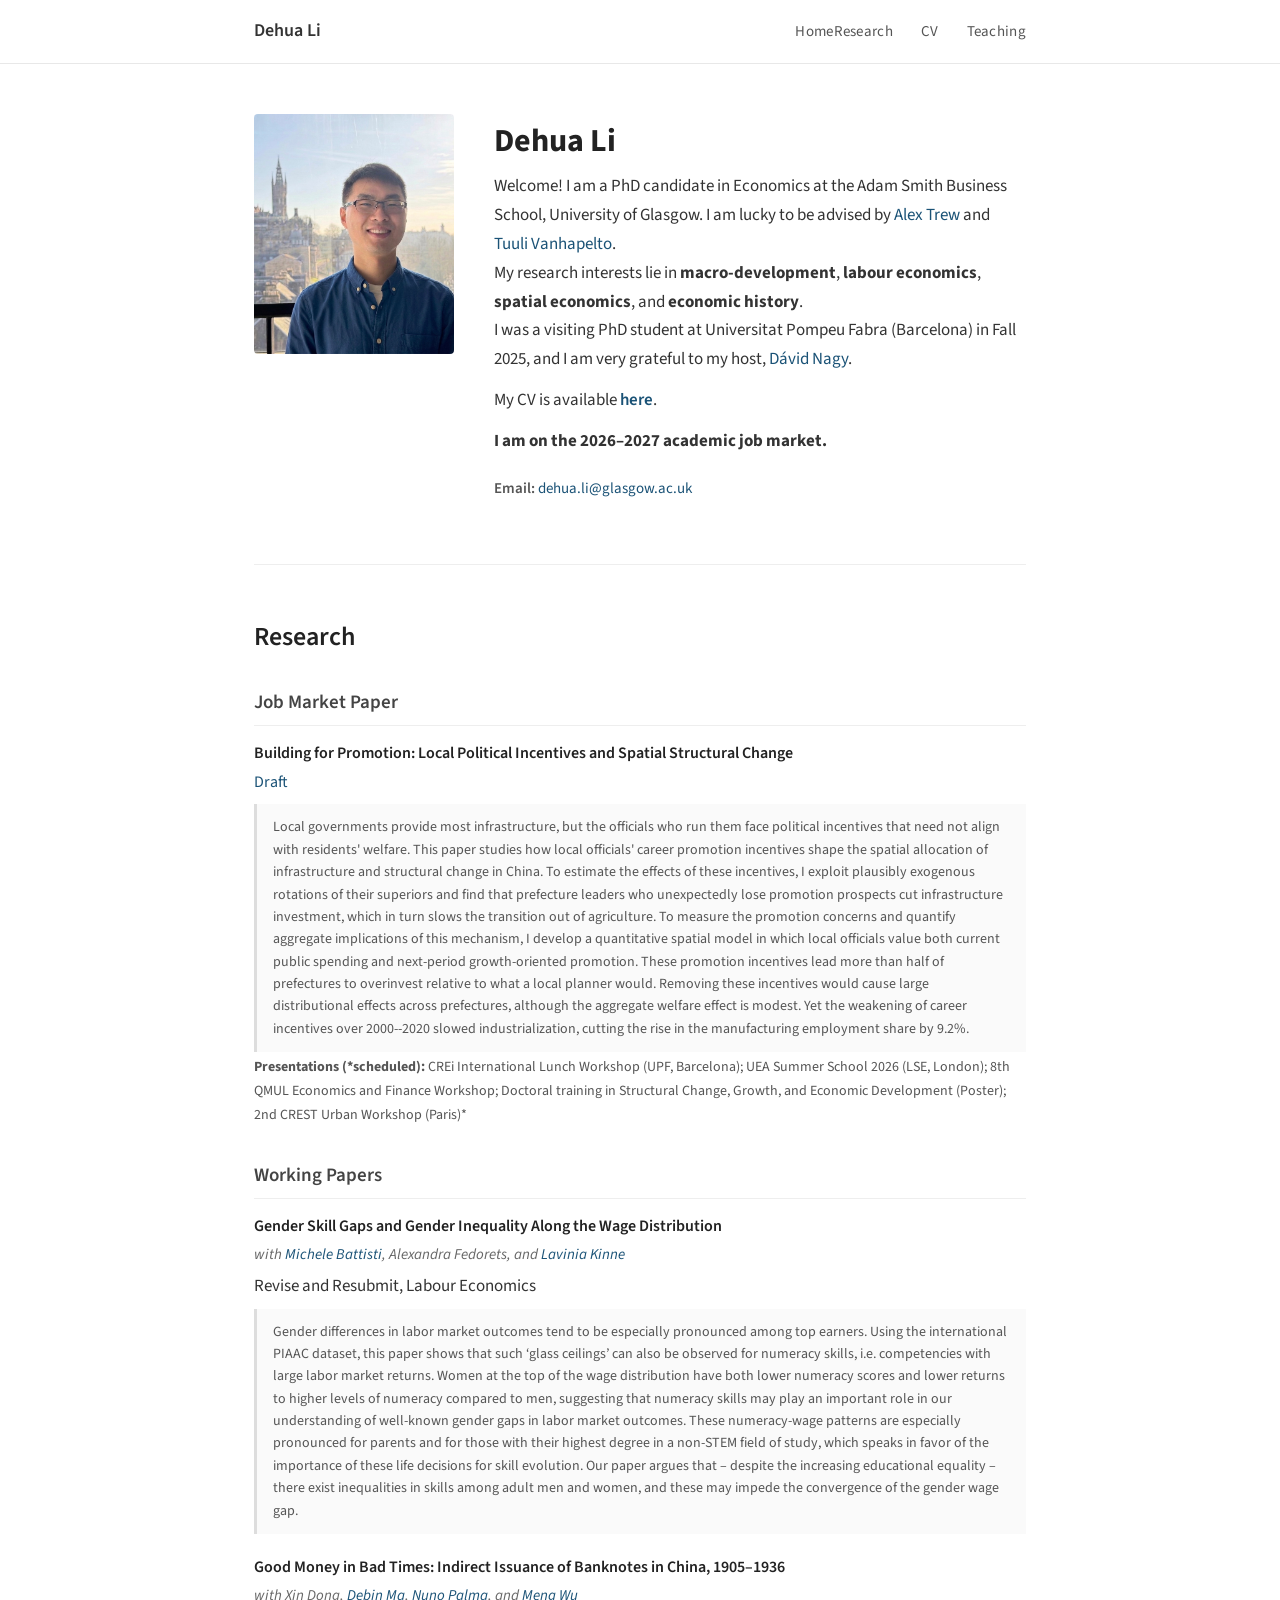
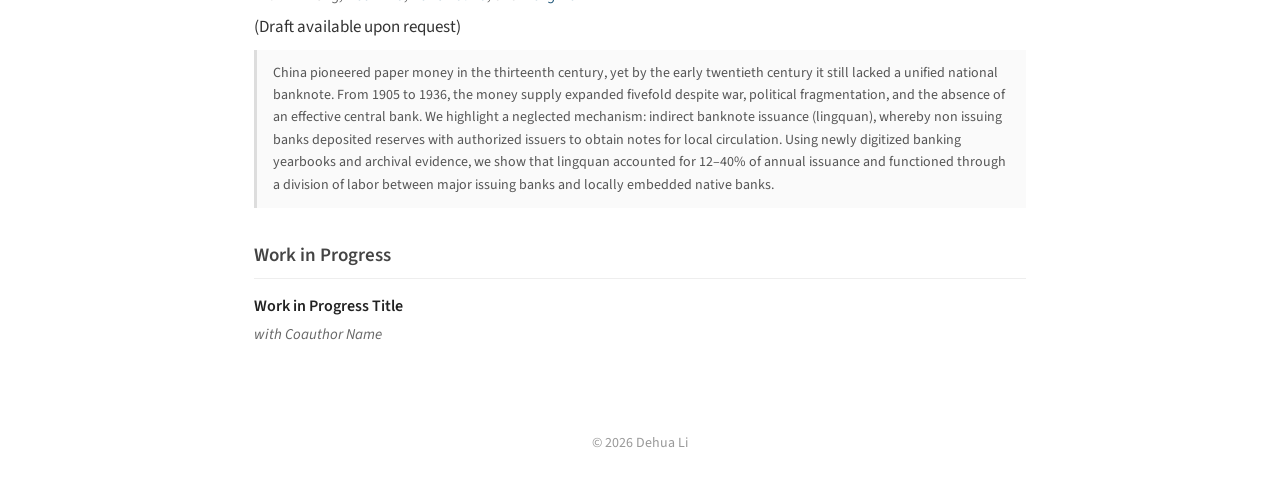
==== index.html @ 97acfa74 "updated JMP" ====
<!DOCTYPE html>
<html lang="en">
<head>
    <meta charset="UTF-8">
    <meta name="viewport" content="width=device-width, initial-scale=1.0">
    <title>Dehua Li | Economics PhD Candidate, University of Glasgow</title>
    <meta name="description" content="Dehua Li is a PhD candidate in Economics at the University of Glasgow. Research interests: macro-development, labour economics, quantitative spatial economics, and economic history.">
    <meta name="keywords" content="Dehua Li, economics, PhD, University of Glasgow, macro-development, labour economics, quantitative spatial economics, economic history">
    <link rel="canonical" href="https://dehua-li.github.io/">
    <link rel="stylesheet" href="style.css?v=4">
    <link rel="preconnect" href="https://fonts.googleapis.com">
    <link rel="preconnect" href="https://fonts.gstatic.com" crossorigin>
    <link href="https://fonts.googleapis.com/css2?family=Source+Sans+3:ital,wght@0,300;0,400;0,600;0,700;1,400&display=swap" rel="stylesheet">
</head>
<body>
    <header>
        <nav>
            <div class="nav-name"><a href="#home">Dehua Li</a></div>
            <div class="nav-links">
                <a href="#home">Home</
                <a href="research.html">Research</a>
                <a href="Dehua_CV.pdf" target="_blank" rel="noopener noreferrer">CV</a>
                <a href="teaching.html">Teaching</a>
            </div>
        </nav>
    </header>

    <main>
        <!-- About Section -->
        <section id="home" class="section">
            <div class="about-container">
                <div class="about-photo">
                    <img src="photo.jpg" alt="Dehua Li">
                </div>
                <div class="about-text">
                    <h1>Dehua Li</h1>
                    <!-- <p class="affiliation">PhD Candidate in Economics<br>University of Glasgow</p> -->
                    <p>
                        Welcome! I am a PhD candidate in Economics at the Adam Smith Business School, University of Glasgow.
                        I am lucky to be advised by <a href="https://www.alextrew.net/" target="_blank" rel="noopener noreferrer">Alex Trew</a> and  <a href="https://tuuli-v.github.io/" target="_blank" rel="noopener noreferrer">Tuuli Vanhapelto</a>.
                        <br>
                        My research interests lie in <strong>macro-development</strong>, <strong>labour economics</strong>,
                        <strong>spatial economics</strong>, and <strong>economic history</strong>.
                        <br>
                        I was a visiting PhD student at Universitat Pompeu Fabra (Barcelona) in Fall 2025, and I am very grateful to my host, <a href="https://sites.google.com/view/davidknagy" target="_blank" rel="noopener noreferrer">Dávid Nagy</a>.
                        <br>
                    </p>
                    <p>
                        My CV is available <a href="Dehua_CV.pdf" class="cv-link" target="_blank" rel="noopener noreferrer">here</a>.
                    </p>
                    <p>
                        <strong>I am on the 2026–2027 academic job market.</strong>
                    </p>
                    <div class="contact-info">
                        <p>
                            <span class="contact-label">Email:</span>
                            <a href="mailto:dehua.li@glasgow.ac.uk">dehua.li@glasgow.ac.uk</a>
                        </p>
                    </div>
                </div>
            </div>
        </section>

        <!-- Research Section -->
        <section id="research" class="section">
            <h2><a href="research.html">Research</a></h2>

            <div class="research-category">
                <h3>Job Market Paper</h3>
                <div class="paper">
                    <p class="paper-title">Building for Promotion: Local Political Incentives and Spatial Structural Change</p>
                     <p class="paper-links">
                        <a href="Dehua_JMP.pdf" target="_blank" rel="noopener noreferrer">Draft</a>
                    </p>
                    <p class="paper-abstract">
                        <span class="abstract-text">
                            Local governments provide most infrastructure, but the officials who run them face political incentives
that need not align with residents' welfare.
This paper studies how local officials' career promotion incentives shape the spatial allocation
of infrastructure and structural change in China. 
To estimate the effects of these incentives, I exploit plausibly exogenous rotations
of their superiors and find
that prefecture leaders who unexpectedly lose promotion prospects cut infrastructure investment, which in turn slows the
transition out of agriculture. To measure the promotion concerns and
quantify aggregate implications of this mechanism, 
I develop a quantitative spatial model in which local officials
value both current public spending and next-period growth-oriented promotion. 
These promotion incentives lead more than half
of prefectures to overinvest relative to what a local planner would. 
Removing these incentives would cause large distributional effects across prefectures, 
although the aggregate welfare effect is modest. 
Yet the weakening of career incentives over 2000--2020 slowed industrialization, cutting the rise 
in the manufacturing employment share by 9.2%.
                        </span>
                    </p>
                   
                    <p class="paper-presentations"><strong>Presentations (*scheduled):</strong> CREi International Lunch Workshop (UPF, Barcelona); UEA Summer School 2026 (LSE, London); 8th QMUL Economics and Finance Workshop;
                    Doctoral training in Structural Change, Growth, and Economic Development (Poster); 2nd CREST Urban Workshop (Paris)*
                    </p>
                </div>
            </div>

            <div class="research-category">
                <h3>Working Papers</h3>


                <div class="paper">                    
                    <p class="paper-title">Gender Skill Gaps and Gender Inequality Along the Wage Distribution</p>
                    <p class="paper-coauthors">with <a href="https://michelebattisti.wordpress.com/" target="_blank" rel="noopener noreferrer">Michele Battisti</a>, Alexandra Fedorets, and <a href="https://sites.google.com/view/laviniakinne" target="_blank" rel="noopener noreferrer">Lavinia Kinne</a></p>
                    <p class="paper-venue">Revise and Resubmit, Labour Economics</p>
                    <p class="paper-abstract">
                        <span class="abstract-text">
                            Gender differences in labor market outcomes tend to be especially pronounced among top earners. Using the international PIAAC dataset, this paper shows that such ‘glass ceilings’ can also be observed for numeracy skills, i.e. competencies with large labor market returns. Women at the top of the wage distribution have both lower numeracy scores and lower returns to higher levels of numeracy compared to men, suggesting that numeracy skills may play an important role in our understanding of well-known gender gaps in labor market outcomes. These numeracy-wage patterns are especially pronounced for parents and for those with their highest degree in a non-STEM field of study, which speaks in favor of the importance of these life decisions for skill evolution. Our paper argues that – despite the increasing educational equality – there exist inequalities in skills among adult men and women, and these may impede the convergence of the gender wage gap.
                        </span>
                    </p>
                </div>
                <div class="paper">
                    <p class="paper-title">Good Money in Bad Times: Indirect Issuance of Banknotes in China, 1905–1936</p>
                    <p class="paper-coauthors">with Xin Dong, <a href="https://www.econhistdbm.com/" target="_blank" rel="noopener noreferrer">Debin Ma</a>, <a href="https://sites.google.com/site/npgpalma/home?authuser=0" target="_blank" rel="noopener noreferrer">Nuno Palma</a>, and <a href="https://sites.google.com/view/economic-history-mengwu/home?authuser=0" target="_blank" rel="noopener noreferrer">Meng Wu</a></p>
                    <p class="paper-venue">(Draft available upon request)</p>
                     <p class="paper-abstract">
                        <span class="abstract-text">
                            China pioneered paper money in the thirteenth century, yet by the early twentieth century it still lacked a unified national banknote. From 1905 to 1936, the money supply expanded fivefold despite war, political fragmentation, and the absence of an effective central bank. We highlight a neglected mechanism: indirect banknote issuance (lingquan), whereby non issuing banks deposited reserves with authorized issuers to obtain notes for local circulation. Using newly digitized banking yearbooks and archival evidence, we show that lingquan accounted for 12–40% of annual issuance and functioned through a division of labor between major issuing banks and locally embedded native banks.
                        </span>
                    </p>
                </div>

            </div>

            <div class="research-category">
                <h3>Work in Progress</h3>
                <div class="paper">
                    <p class="paper-title">Work in Progress Title</p>
                    <p class="paper-coauthors">with Coauthor Name</p>
                </div>
            </div>
        </section>

        <!-- CV Section -->
        <!-- <section id="cv" class="section">
            <h2>CV</h2>
            <p>
                Download my CV <a href="Dehua_Li_CV.pdf" class="cv-link" target="_blank" rel="noopener noreferrer">here (PDF)</a>.
            </p>
        </section> -->
    </main>

    <footer>
        <p>&copy; 2026 Dehua Li</p>
    </footer>
</body>
</html>
---- style.css ----
/* ===== Reset & Base ===== */
*, *::before, *::after {
    margin: 0;
    padding: 0;
    box-sizing: border-box;
}

html {
    scroll-behavior: smooth;
    scroll-padding-top: 70px;
}

body {
    font-family: 'Source Sans 3', 'Source Sans Pro', -apple-system, BlinkMacSystemFont, sans-serif;
    font-size: 17px;
    line-height: 1.7;
    color: #333;
    background: #fff;
}

a {
    color: #1a5276;
    text-decoration: none;
}

a:hover {
    color: #0d3b5a;
    text-decoration: underline;
}

/* ===== Navigation ===== */
header {
    position: sticky;
    top: 0;
    background: #fff;
    border-bottom: 1px solid #e8e8e8;
    z-index: 100;
}

nav {
    max-width: 820px;
    margin: 0 auto;
    padding: 16px 24px;
    display: flex;
    justify-content: space-between;
    align-items: center;
}

.nav-name a {
    font-size: 18px;
    font-weight: 600;
    color: #333;
    text-decoration: none;
}

.nav-links {
    display: flex;
    gap: 28px;
}

.nav-links a {
    font-size: 15px;
    color: #555;
    text-decoration: none;
    letter-spacing: 0.02em;
}

.nav-links a:hover {
    color: #1a5276;
    text-decoration: none;
}

/* ===== Main Content ===== */
main {
    max-width: 820px;
    margin: 0 auto;
    padding: 0 24px;
}

.section {
    padding: 50px 0;
    border-bottom: 1px solid #eee;
}

.section:last-child {
    border-bottom: none;
}

h2 {
    font-size: 26px;
    font-weight: 600;
    margin-bottom: 28px;
    color: #222;
}

h2 a {
    color: inherit;
}

/* ===== About Section ===== */
.about-container {
    display: flex;
    gap: 40px;
    align-items: flex-start;
}

.about-photo {
    flex-shrink: 0;
}

.about-photo img {
    width: 200px;
    height: 240px;
    object-fit: cover;
    border-radius: 4px;
    background: #f0f0f0;
}

.about-text h1 {
    font-size: 32px;
    font-weight: 700;
    margin-bottom: 4px;
    color: #222;
}

.affiliation {
    font-size: 17px;
    color: #666;
    margin-bottom: 18px;
    line-height: 1.5;
}

.about-text p {
    margin-bottom: 12px;
}

.contact-info {
    margin-top: 20px;
    font-size: 15px;
}

.contact-label {
    font-weight: 600;
    color: #555;
}

/* ===== Research Section ===== */
.research-category {
    margin-bottom: 32px;
}

.research-category:last-child {
    margin-bottom: 0;
}

h3 {
    font-size: 19px;
    font-weight: 600;
    color: #444;
    margin-bottom: 14px;
    padding-bottom: 6px;
    border-bottom: 1px solid #eee;
}

.paper {
    margin-bottom: 20px;
    padding-left: 0;
}

.paper:last-child {
    margin-bottom: 0;
}

.paper-title {
    font-weight: 600;
    font-size: 16px;
    color: #222;
    margin-bottom: 2px;
}

.paper-coauthors {
    font-size: 15px;
    color: #666;
    font-style: italic;
    margin-bottom: 4px;
}

.paper-abstract {
    font-size: 15px;
    margin-top: 8px;
    margin-bottom: 4px;
}

.abstract-text {
    display: block;
    margin-top: 0;
    font-size: 14px;
    color: #555;
    line-height: 1.6;
    padding: 12px 16px;
    background: #fafafa;
    border-left: 3px solid #ddd;
}

.paper-links {
    font-size: 16px;
}

.paper-presentations {
    font-size: 14px;
    color: #555;
    margin-top: 4px;
}

.paper-links a {
    margin-right: 12px;
}

/* ===== Teaching Section ===== */
.teaching-category {
    margin-bottom: 32px;
}

.teaching-category:last-child {
    margin-bottom: 0;
}

.teaching-list {
    list-style: none;
    padding: 0;
}

.teaching-list li {
    padding: 6px 0;
    font-size: 16px;
    border-bottom: 1px solid #f0f0f0;
}

.teaching-list li:last-child {
    border-bottom: none;
}

.course-name {
    font-weight: 600;
    color: #222;
}

.course-role {
    color: #666;
    font-size: 15px;
}

.course-term {
    float: right;
    color: #888;
    font-size: 14px;
}

.course-eval {
    clear: both;
    font-size: 14px;
    color: #666;
    margin-top: 4px;
    font-style: italic;
}

/* ===== CV Section ===== */
.cv-link {
    font-weight: 600;
}

/* ===== Footer ===== */
footer {
    max-width: 820px;
    margin: 0 auto;
    padding: 30px 24px;
    text-align: center;
    font-size: 14px;
    color: #999;
}

/* ===== Responsive ===== */
@media (max-width: 640px) {
    body {
        font-size: 16px;
    }

    .about-container {
        flex-direction: column;
        align-items: center;
        text-align: center;
    }

    .about-photo img {
        width: 160px;
        height: 200px;
    }

    .about-text h1 {
        font-size: 26px;
    }

    nav {
        padding: 12px 16px;
    }

    .nav-links {
        gap: 18px;
    }

    .section {
        padding: 36px 0;
    }

    h2 {
        font-size: 22px;
    }
}
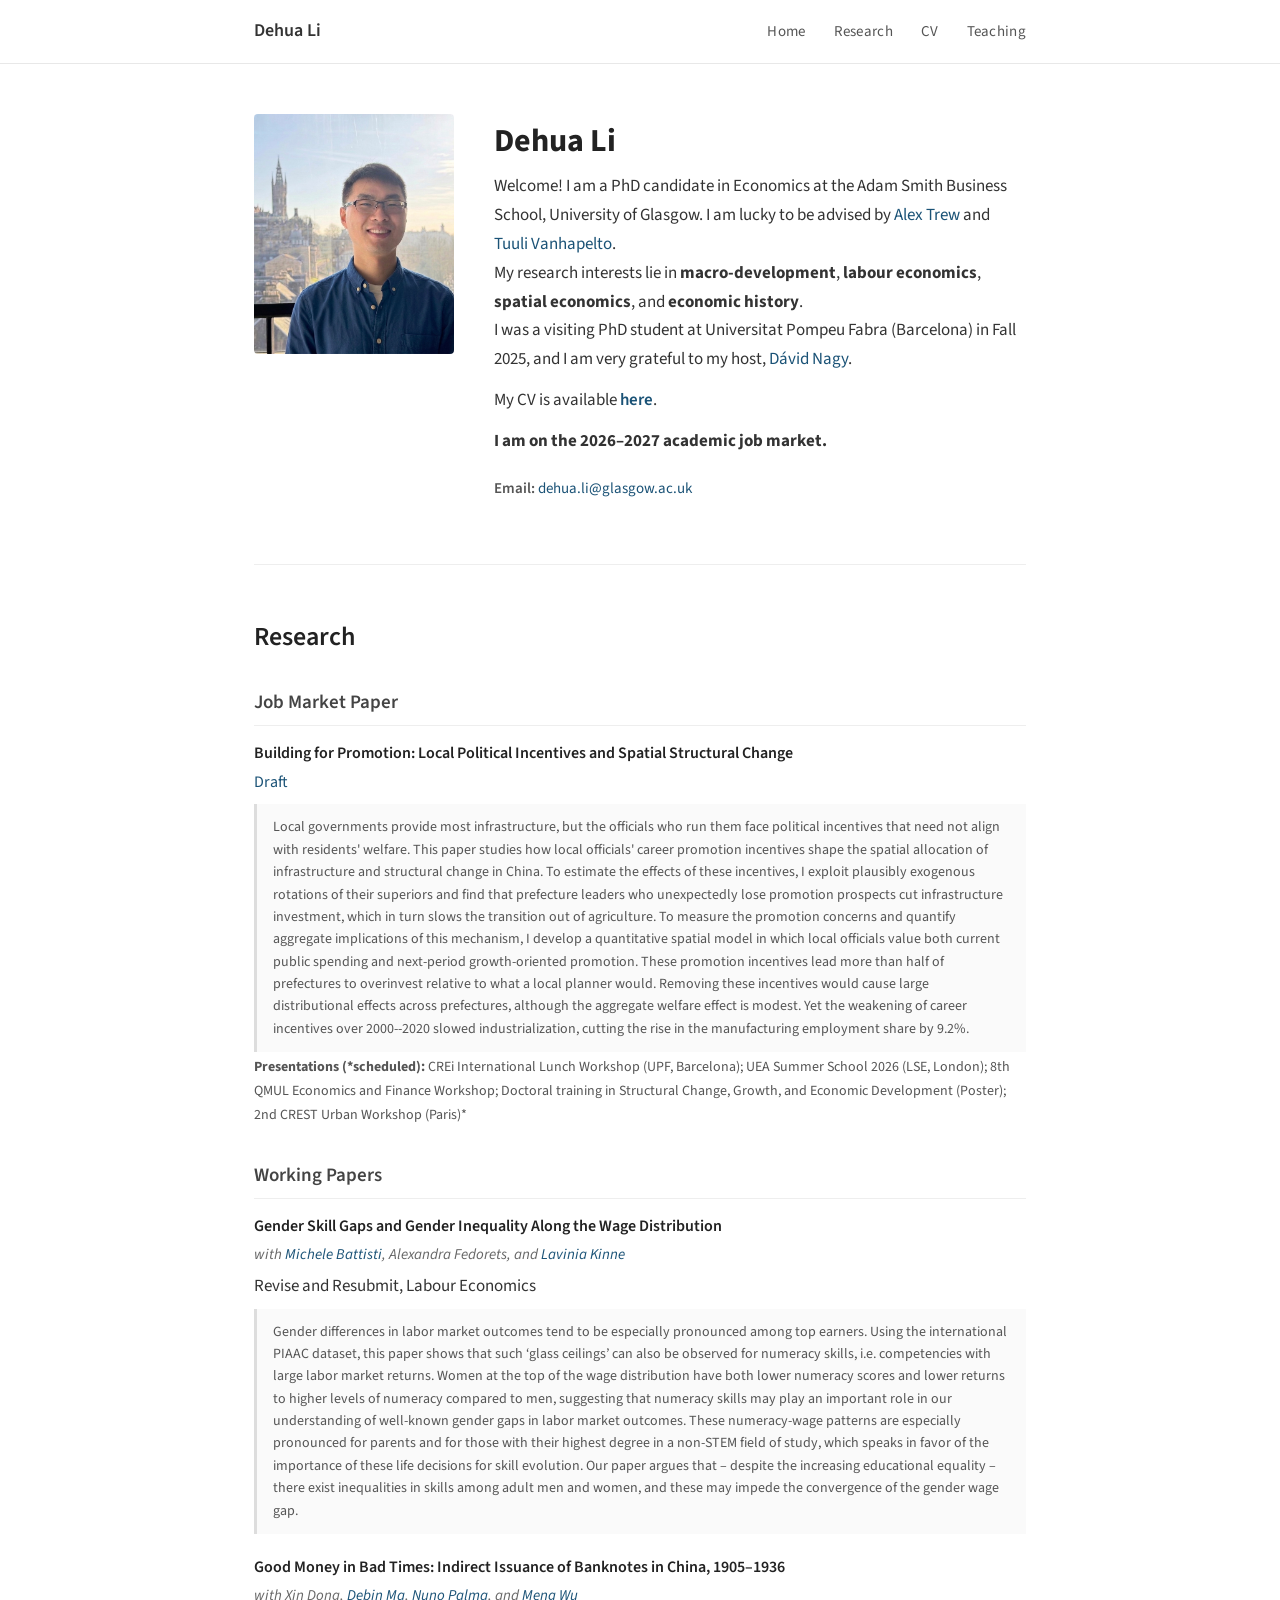
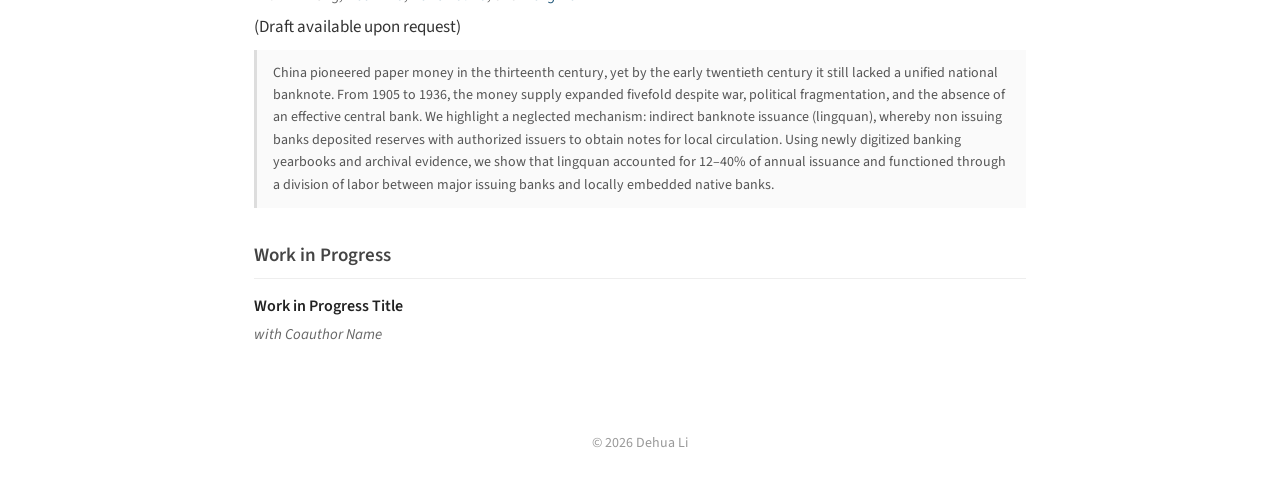
==== commit 51ed48b4: "updated" ====
--- a/index.html
+++ b/index.html
@@ -17,7 +17,7 @@
         <nav>
             <div class="nav-name"><a href="#home">Dehua Li</a></div>
             <div class="nav-links">
-                <a href="#home">Home</
+                <a href="#home">Home</a>
                 <a href="research.html">Research</a>
                 <a href="Dehua_CV.pdf" target="_blank" rel="noopener noreferrer">CV</a>
                 <a href="teaching.html">Teaching</a>
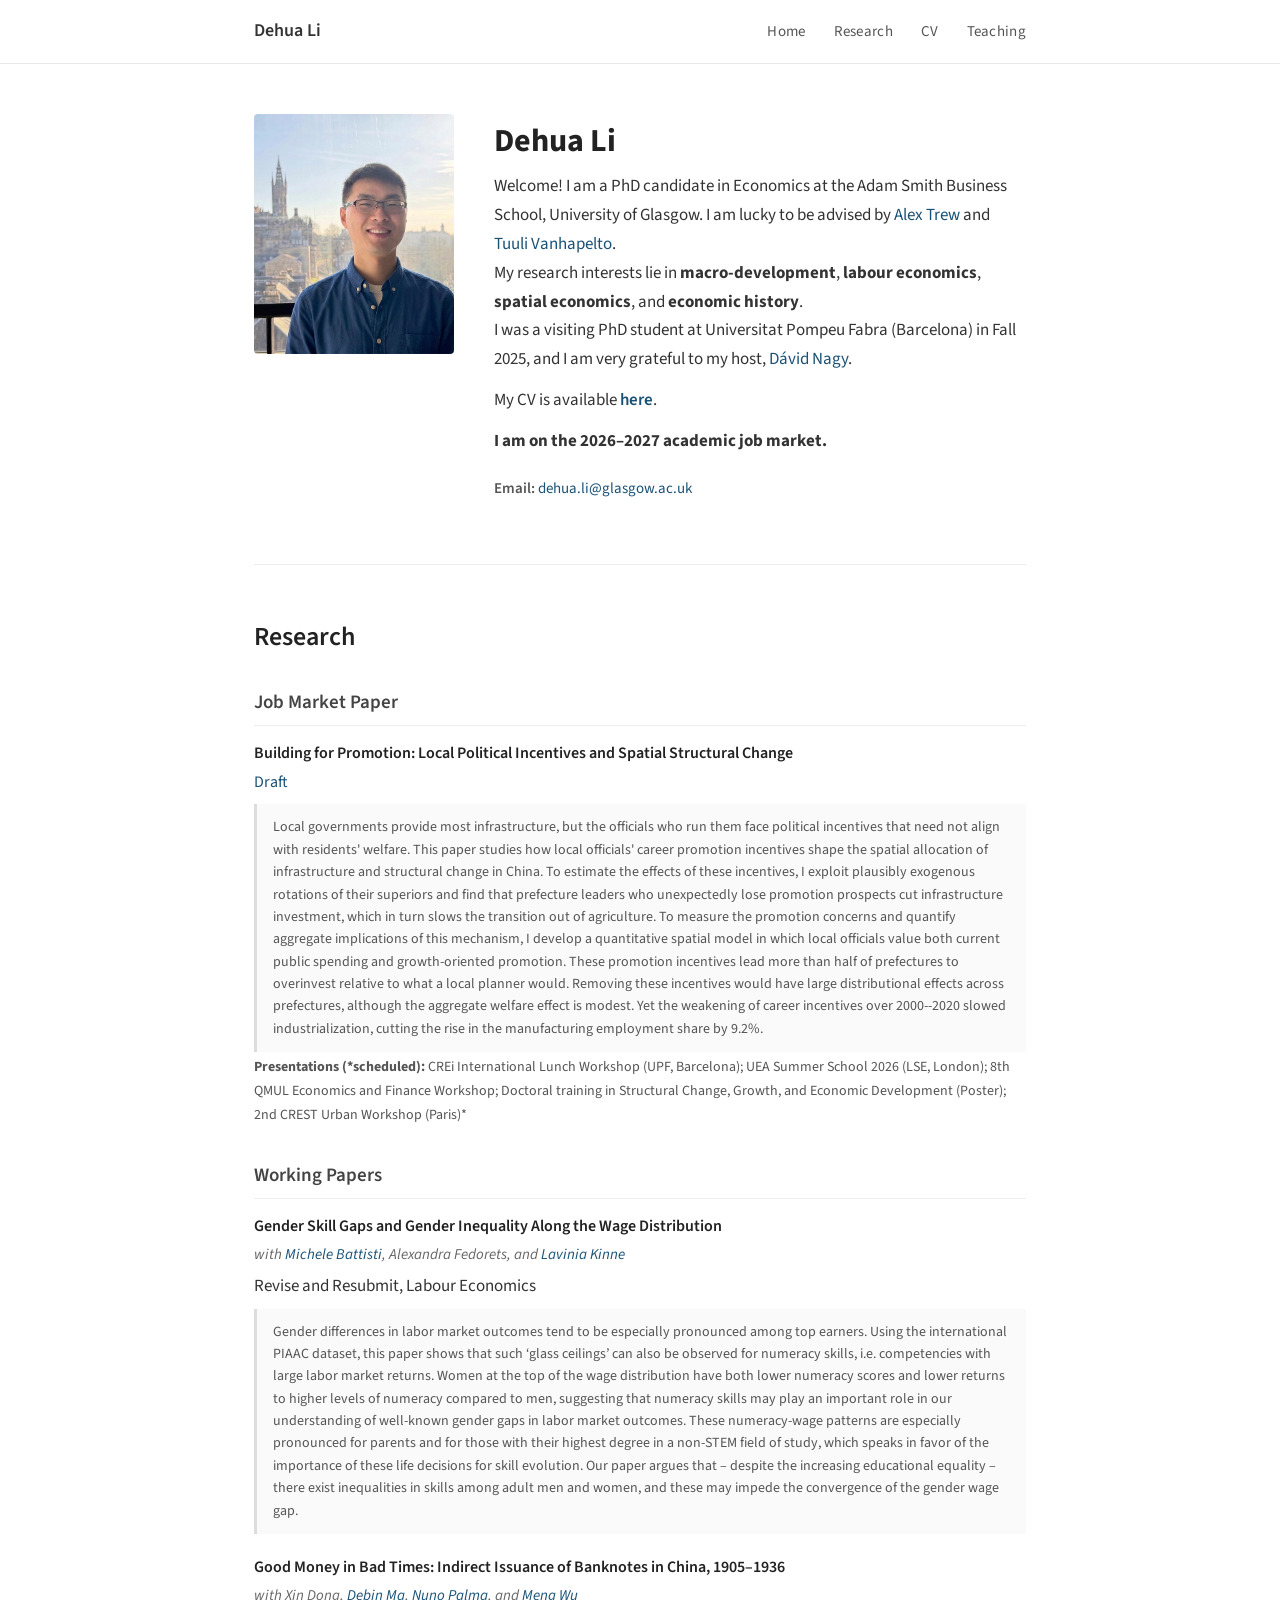
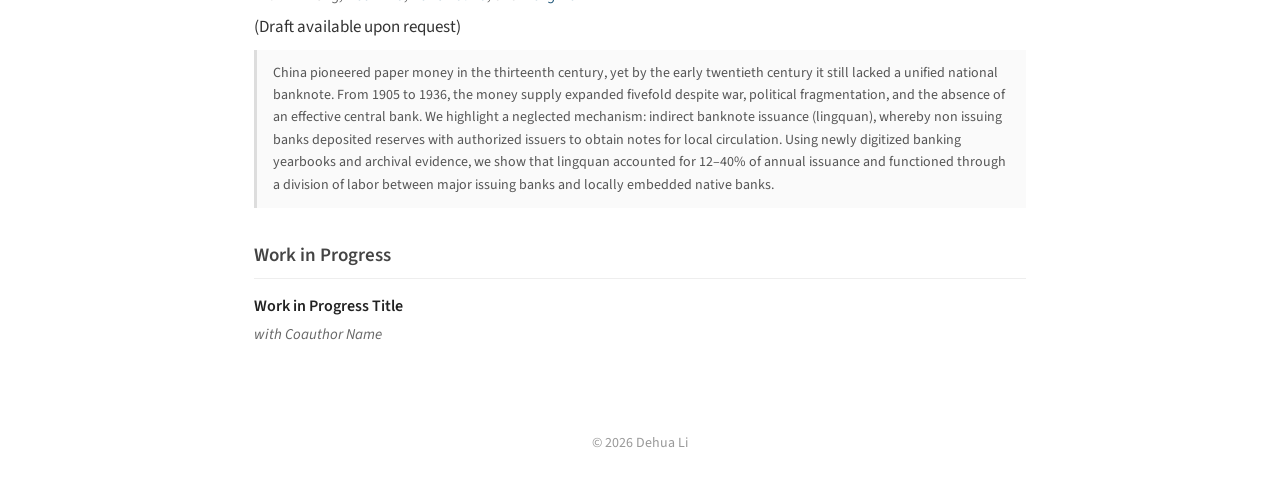
==== commit 9fd381f5: "updated" ====
--- a/index.html
+++ b/index.html
@@ -84,10 +84,10 @@
 transition out of agriculture. To measure the promotion concerns and
 quantify aggregate implications of this mechanism, 
 I develop a quantitative spatial model in which local officials
-value both current public spending and next-period growth-oriented promotion. 
+value both current public spending and growth-oriented promotion. 
 These promotion incentives lead more than half
 of prefectures to overinvest relative to what a local planner would. 
-Removing these incentives would cause large distributional effects across prefectures, 
+Removing these incentives would have large distributional effects across prefectures, 
 although the aggregate welfare effect is modest. 
 Yet the weakening of career incentives over 2000--2020 slowed industrialization, cutting the rise 
 in the manufacturing employment share by 9.2%.
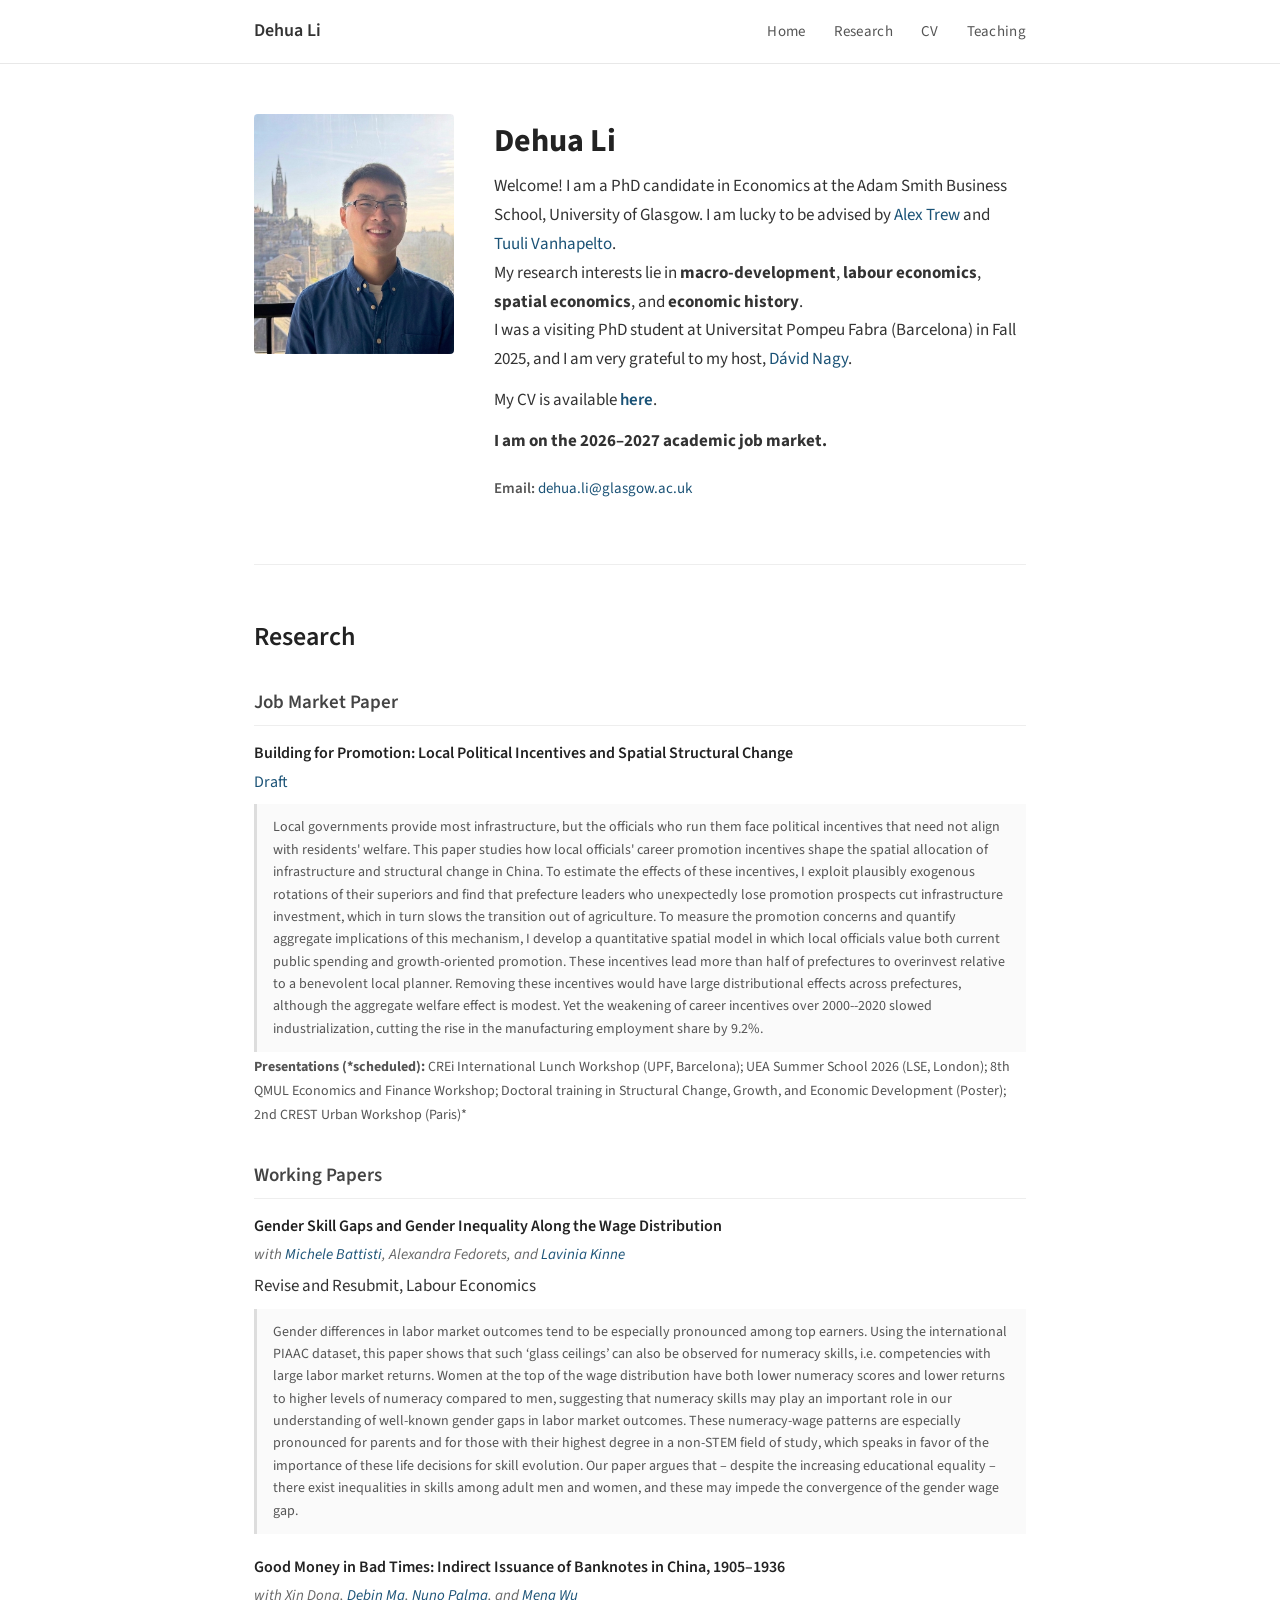
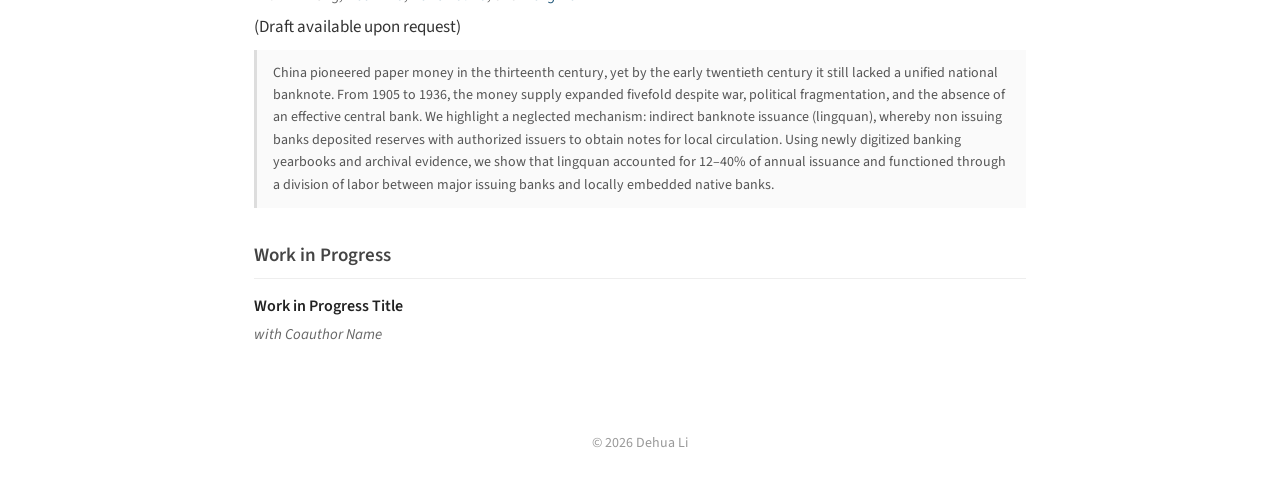
==== commit c86c4dc9: "updated abs" ====
--- a/index.html
+++ b/index.html
@@ -85,8 +85,7 @@
 quantify aggregate implications of this mechanism, 
 I develop a quantitative spatial model in which local officials
 value both current public spending and growth-oriented promotion. 
-These promotion incentives lead more than half
-of prefectures to overinvest relative to what a local planner would. 
+These incentives lead more than half of prefectures to overinvest relative to a benevolent local planner. 
 Removing these incentives would have large distributional effects across prefectures, 
 although the aggregate welfare effect is modest. 
 Yet the weakening of career incentives over 2000--2020 slowed industrialization, cutting the rise 
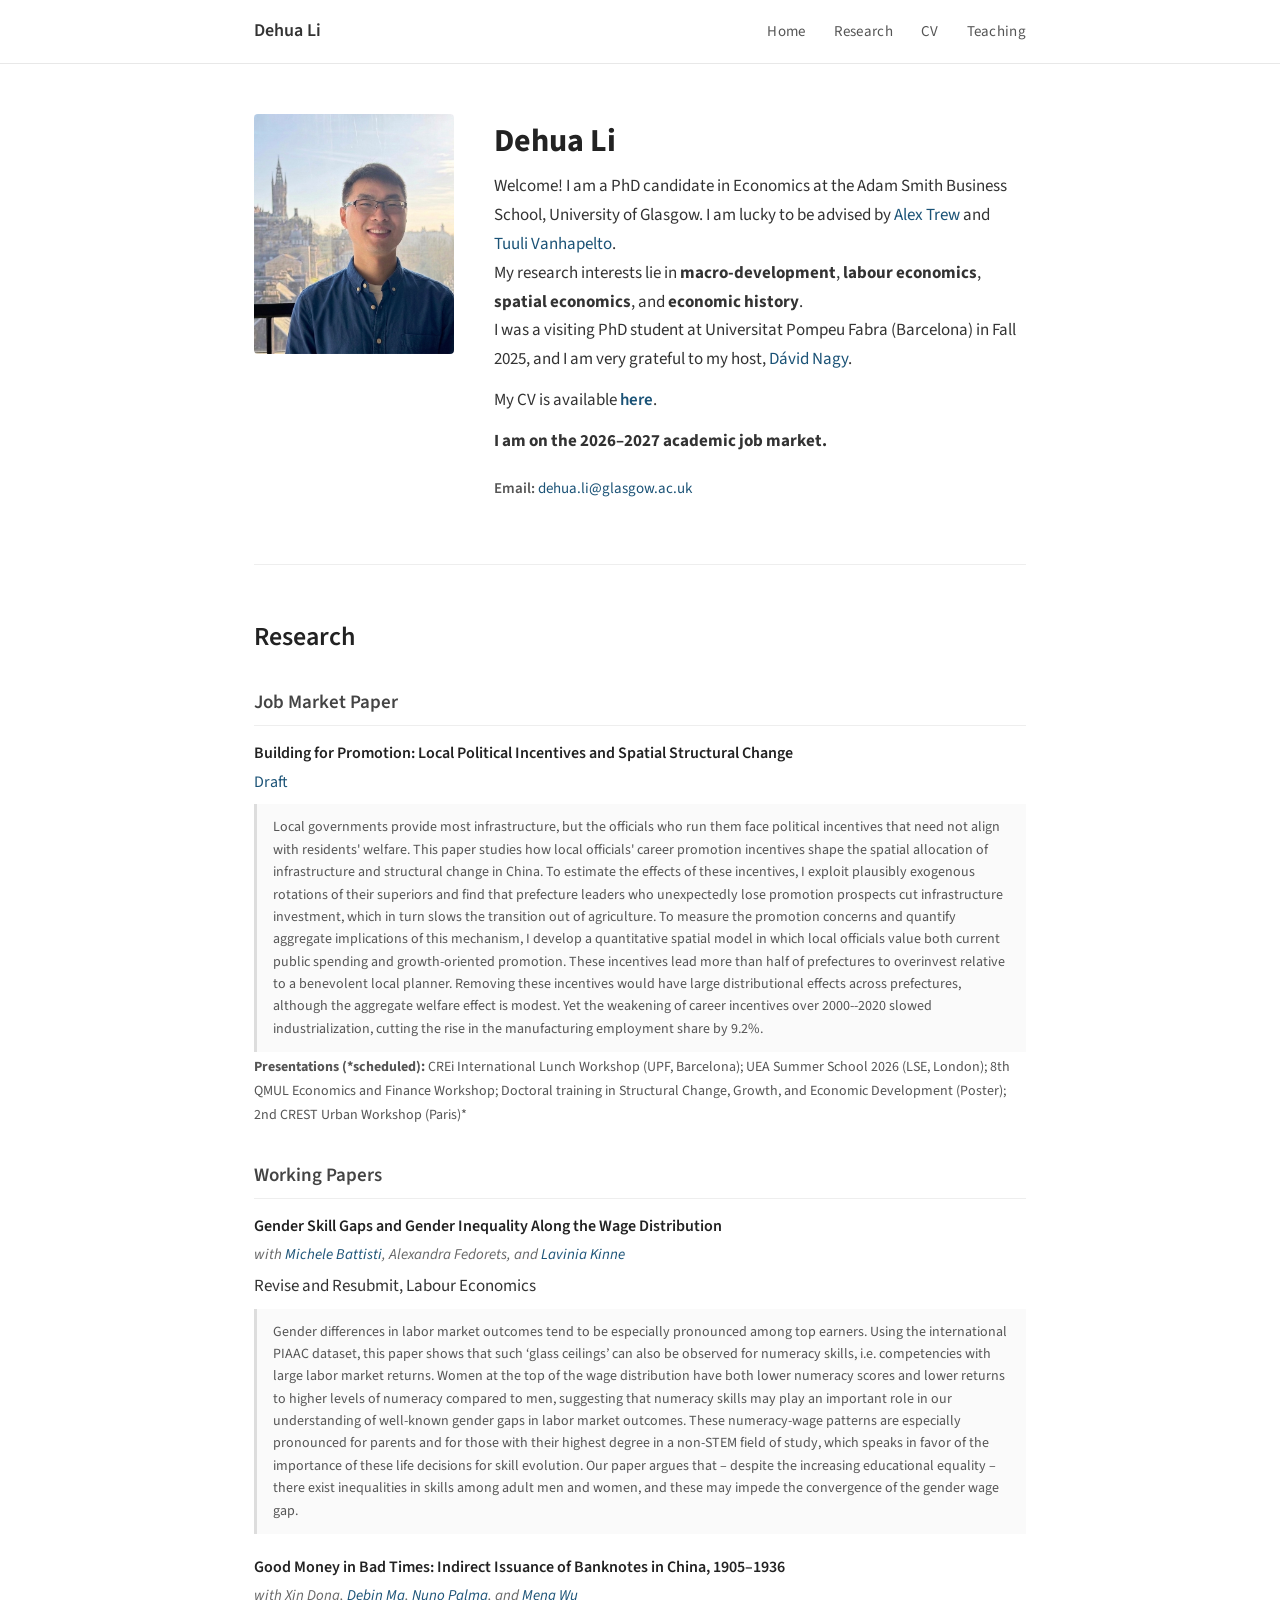
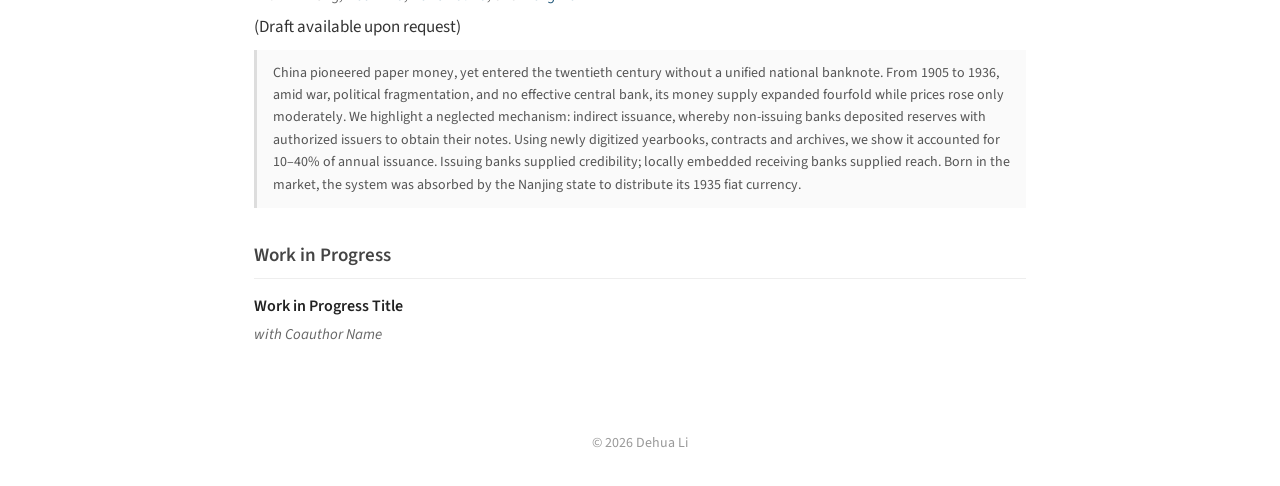
==== commit ce41d6b5: "update abs" ====
--- a/index.html
+++ b/index.html
@@ -119,7 +119,12 @@
                     <p class="paper-venue">(Draft available upon request)</p>
                      <p class="paper-abstract">
                         <span class="abstract-text">
-                            China pioneered paper money in the thirteenth century, yet by the early twentieth century it still lacked a unified national banknote. From 1905 to 1936, the money supply expanded fivefold despite war, political fragmentation, and the absence of an effective central bank. We highlight a neglected mechanism: indirect banknote issuance (lingquan), whereby non issuing banks deposited reserves with authorized issuers to obtain notes for local circulation. Using newly digitized banking yearbooks and archival evidence, we show that lingquan accounted for 12–40% of annual issuance and functioned through a division of labor between major issuing banks and locally embedded native banks.
+                            China pioneered paper money, yet entered the twentieth century without a unified national banknote. From 1905 to 1936, amid war, political fragmentation, 
+                            and no effective central bank, its money supply expanded fourfold while prices rose only moderately. 
+                            We highlight a neglected mechanism: indirect issuance, whereby non-issuing banks deposited reserves with authorized issuers to obtain their notes. 
+                            Using newly digitized yearbooks, contracts and archives, we show it accounted for 10–40% of annual issuance. 
+                            Issuing banks supplied credibility; locally embedded receiving banks supplied reach. 
+                            Born in the market, the system was absorbed by the Nanjing state to distribute its 1935 fiat currency.
                         </span>
                     </p>
                 </div>
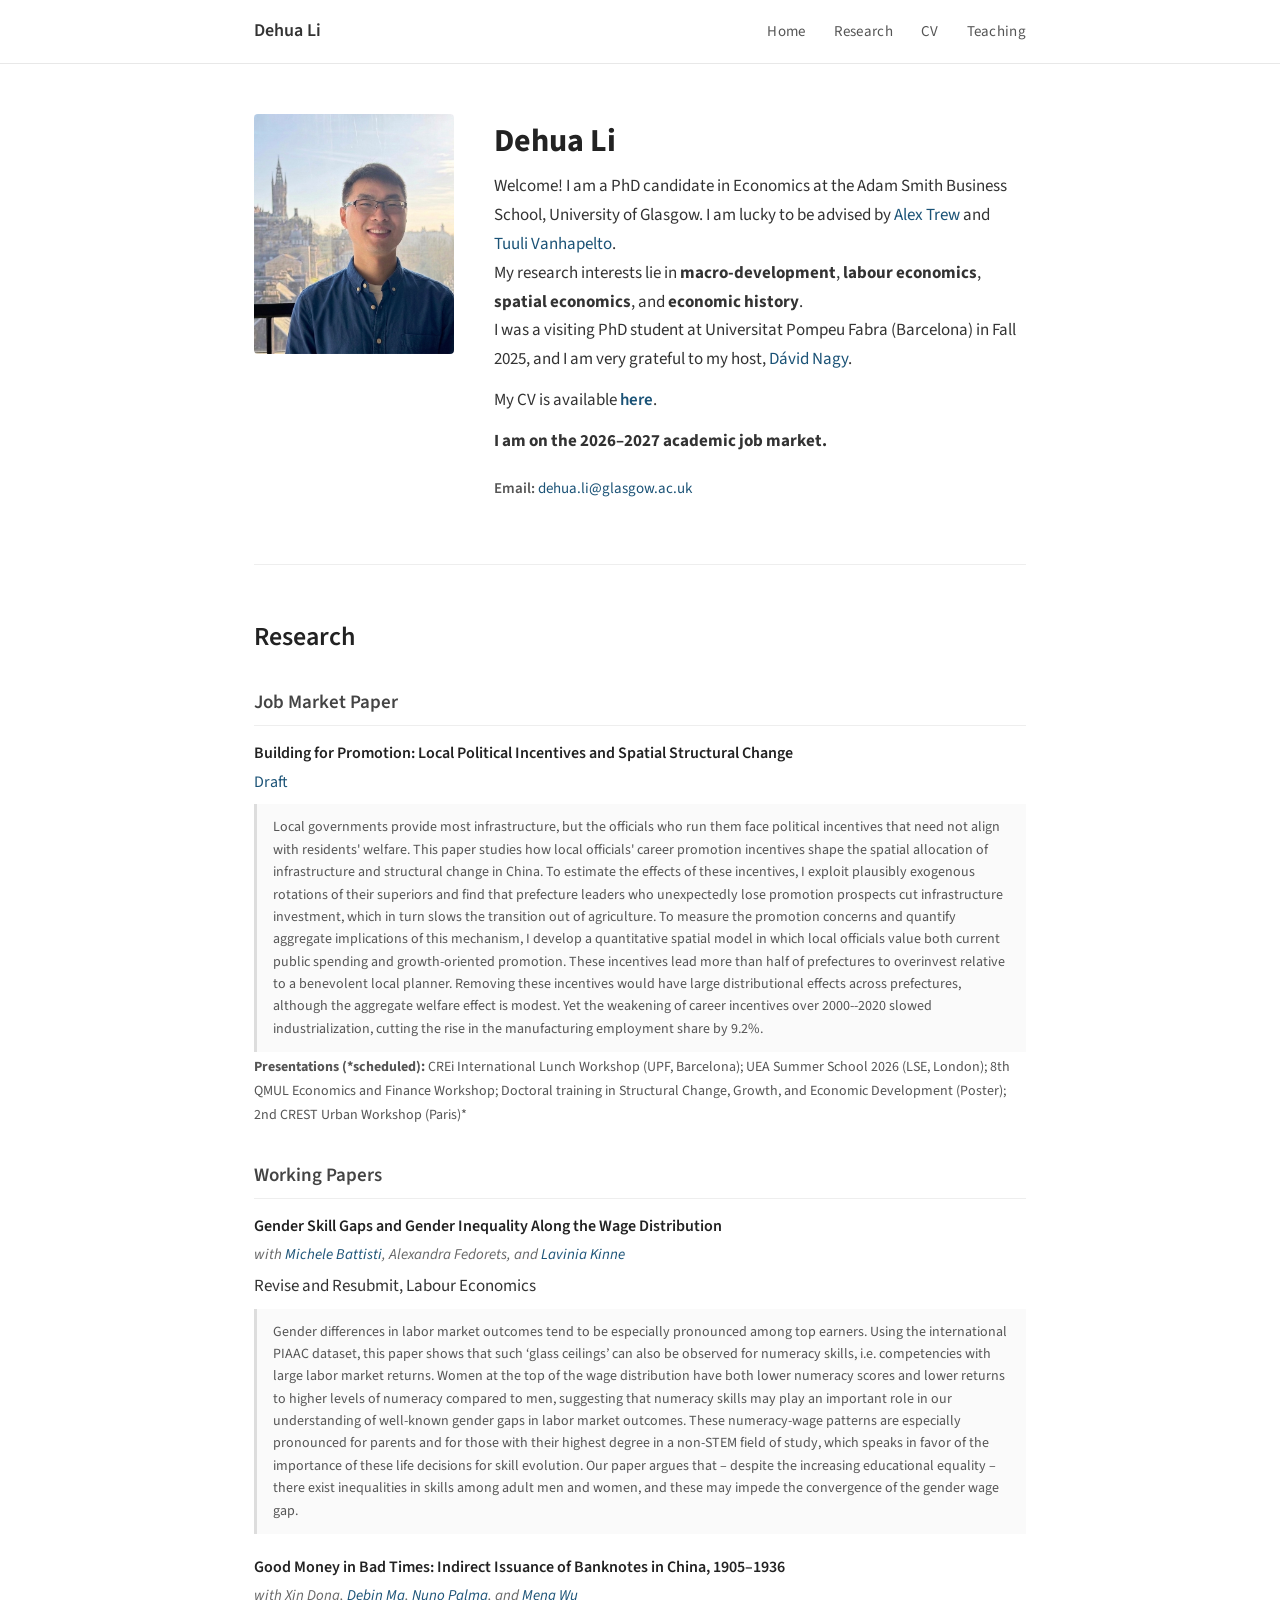
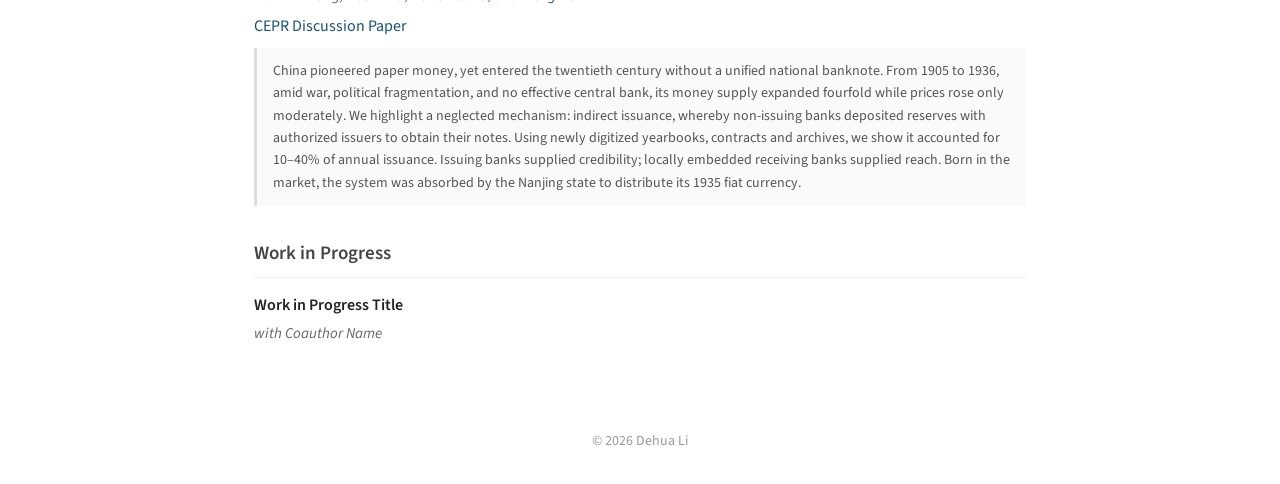
==== commit af54206e: "update wp" ====
--- a/index.html
+++ b/index.html
@@ -116,7 +116,9 @@
                 <div class="paper">
                     <p class="paper-title">Good Money in Bad Times: Indirect Issuance of Banknotes in China, 1905–1936</p>
                     <p class="paper-coauthors">with Xin Dong, <a href="https://www.econhistdbm.com/" target="_blank" rel="noopener noreferrer">Debin Ma</a>, <a href="https://sites.google.com/site/npgpalma/home?authuser=0" target="_blank" rel="noopener noreferrer">Nuno Palma</a>, and <a href="https://sites.google.com/view/economic-history-mengwu/home?authuser=0" target="_blank" rel="noopener noreferrer">Meng Wu</a></p>
-                    <p class="paper-venue">(Draft available upon request)</p>
+                    <p class="paper-links">
+                        <a href="https://cepr.org/publications/dp22222/DP22222.pdf" target="_blank" rel="noopener noreferrer">CEPR Discussion Paper</a>
+                    </p>
                      <p class="paper-abstract">
                         <span class="abstract-text">
                             China pioneered paper money, yet entered the twentieth century without a unified national banknote. From 1905 to 1936, amid war, political fragmentation, 
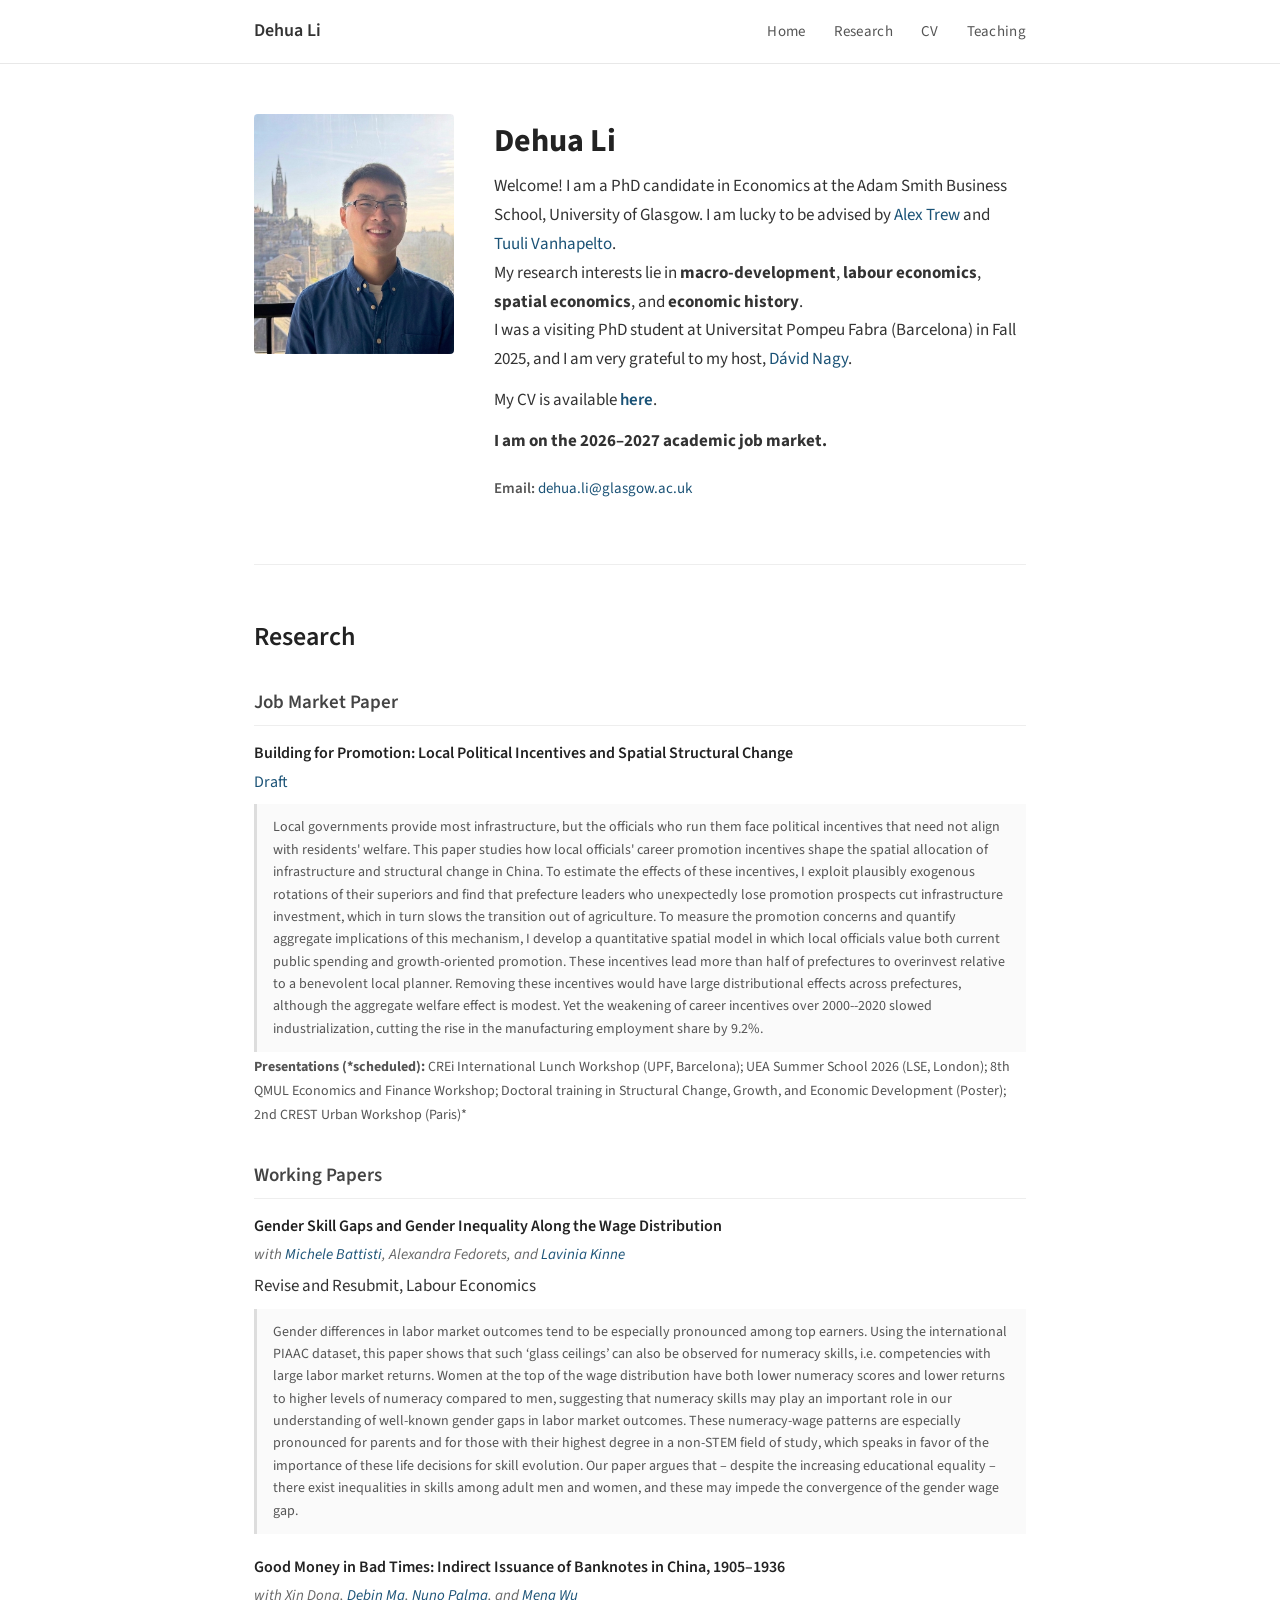
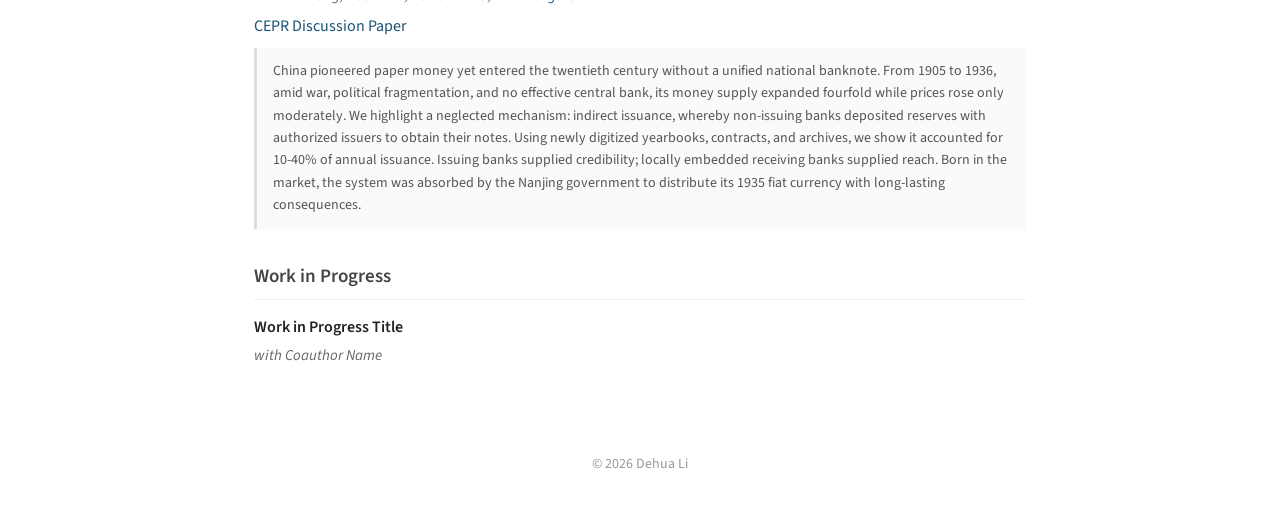
==== commit 63722930: "update abs" ====
--- a/index.html
+++ b/index.html
@@ -121,13 +121,12 @@
                     </p>
                      <p class="paper-abstract">
                         <span class="abstract-text">
-                            China pioneered paper money, yet entered the twentieth century without a unified national banknote. From 1905 to 1936, amid war, political fragmentation, 
-                            and no effective central bank, its money supply expanded fourfold while prices rose only moderately. 
-                            We highlight a neglected mechanism: indirect issuance, whereby non-issuing banks deposited reserves with authorized issuers to obtain their notes. 
-                            Using newly digitized yearbooks, contracts and archives, we show it accounted for 10–40% of annual issuance. 
-                            Issuing banks supplied credibility; locally embedded receiving banks supplied reach. 
-                            Born in the market, the system was absorbed by the Nanjing state to distribute its 1935 fiat currency.
-                        </span>
+            China pioneered paper money yet entered the twentieth century without a unified national banknote. 
+            From 1905 to 1936, amid war, political fragmentation, and no effective central bank, its money supply expanded fourfold while prices rose only moderately. 
+            We highlight a neglected mechanism: indirect issuance, whereby non-issuing banks deposited reserves with authorized issuers to obtain their notes. 
+            Using newly digitized yearbooks, contracts, and archives, we show it accounted for 10-40% of annual issuance. 
+            Issuing banks supplied credibility; locally embedded receiving banks supplied reach. 
+            Born in the market, the system was absorbed by the Nanjing government to distribute its 1935 fiat currency with long-lasting consequences.                        </span>
                     </p>
                 </div>
 
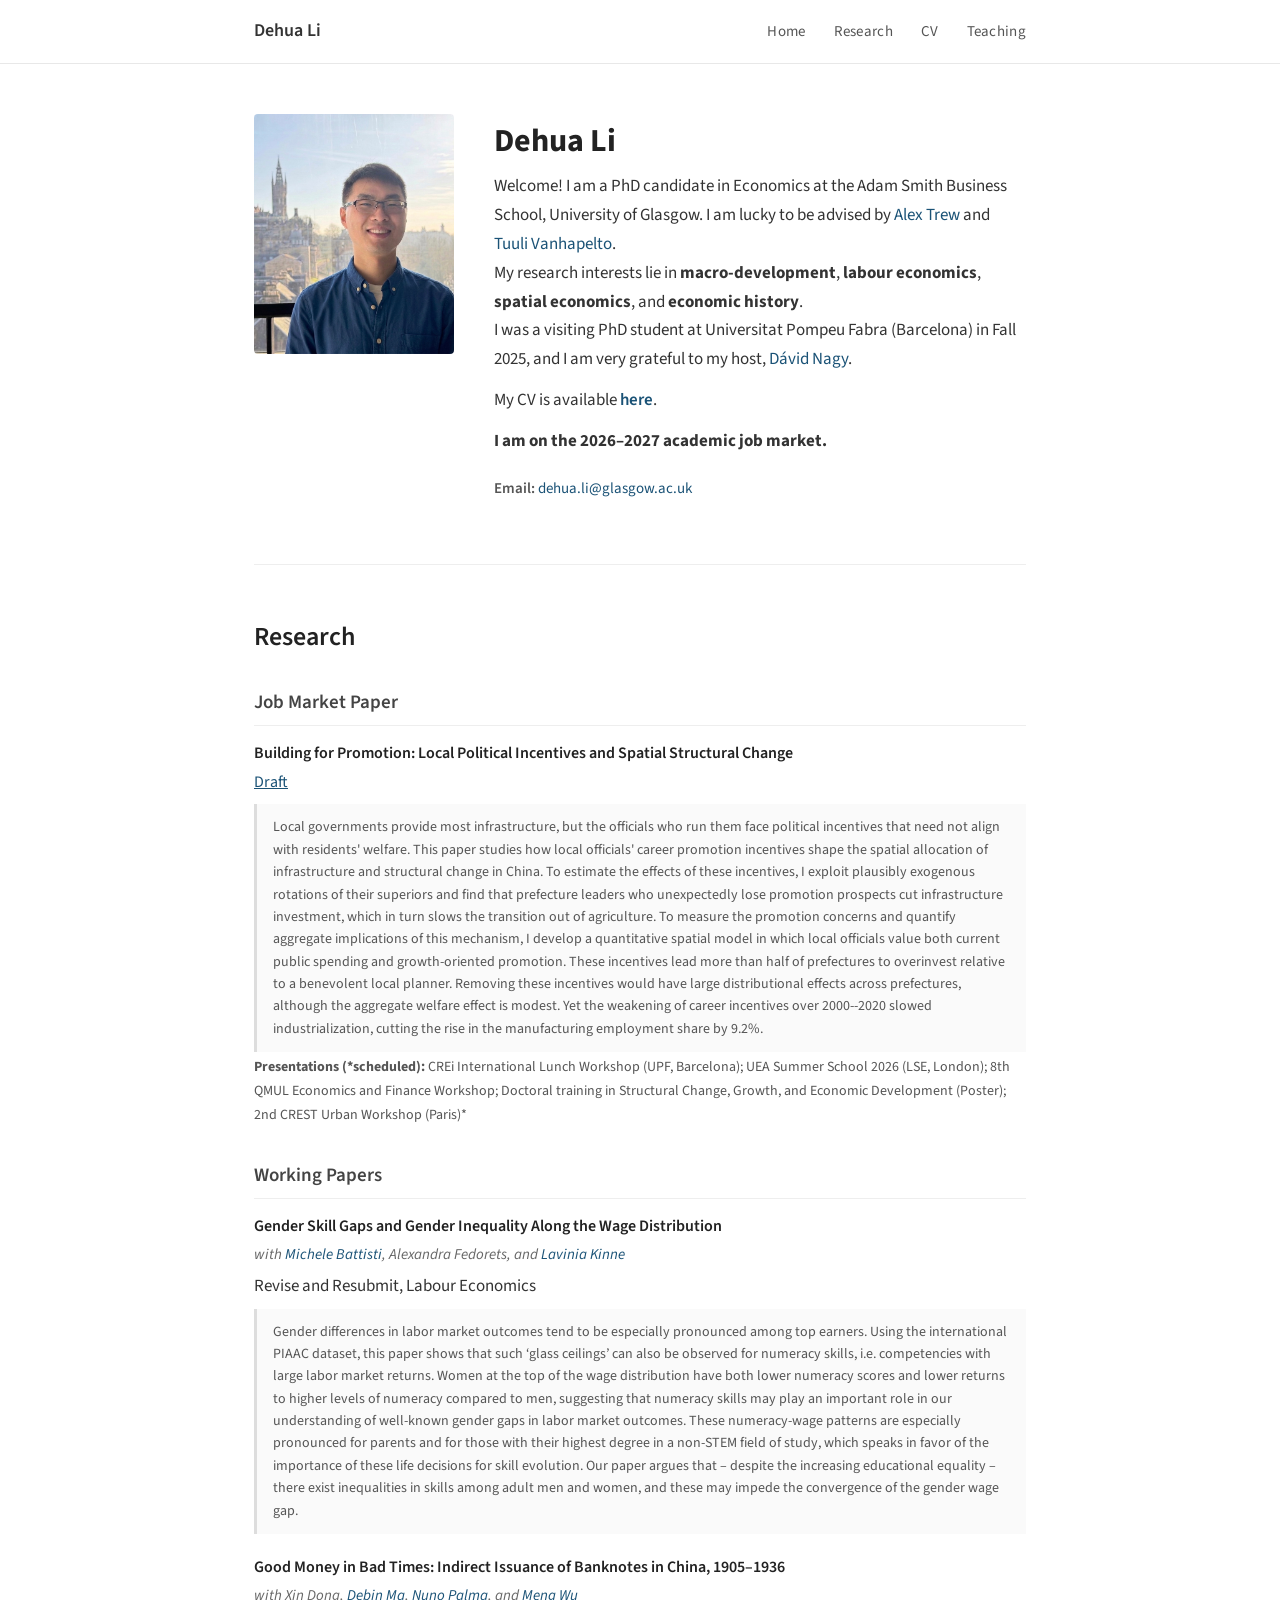
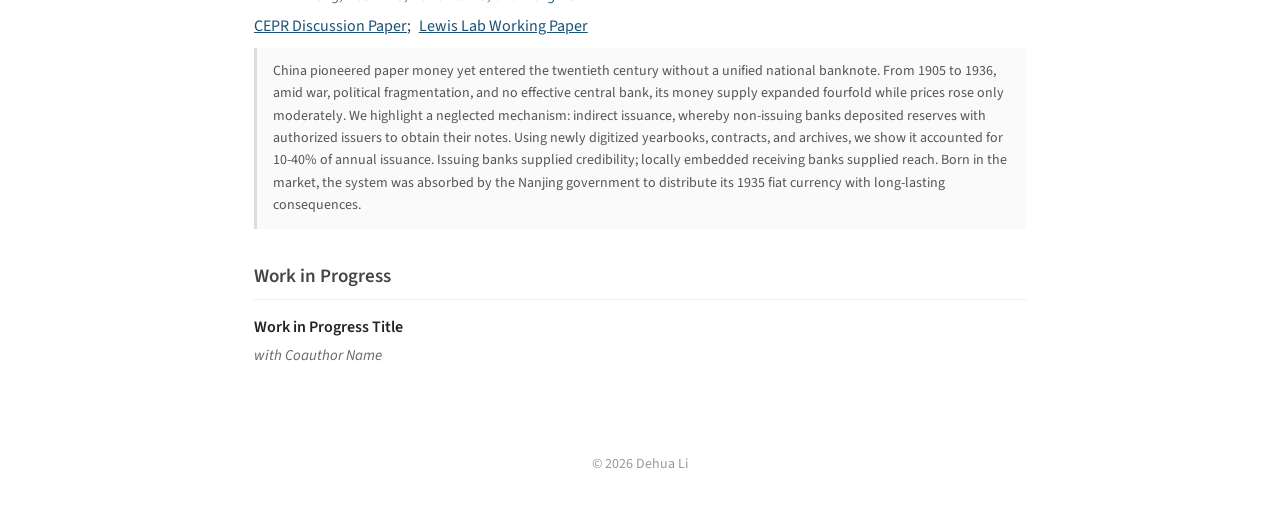
==== commit ccc5ebc5: "update wp link" ====
--- a/index.html
+++ b/index.html
@@ -7,7 +7,7 @@
     <meta name="description" content="Dehua Li is a PhD candidate in Economics at the University of Glasgow. Research interests: macro-development, labour economics, quantitative spatial economics, and economic history.">
     <meta name="keywords" content="Dehua Li, economics, PhD, University of Glasgow, macro-development, labour economics, quantitative spatial economics, economic history">
     <link rel="canonical" href="https://dehua-li.github.io/">
-    <link rel="stylesheet" href="style.css?v=4">
+    <link rel="stylesheet" href="style.css?v=6">
     <link rel="preconnect" href="https://fonts.googleapis.com">
     <link rel="preconnect" href="https://fonts.gstatic.com" crossorigin>
     <link href="https://fonts.googleapis.com/css2?family=Source+Sans+3:ital,wght@0,300;0,400;0,600;0,700;1,400&display=swap" rel="stylesheet">
@@ -117,7 +117,8 @@
                     <p class="paper-title">Good Money in Bad Times: Indirect Issuance of Banknotes in China, 1905–1936</p>
                     <p class="paper-coauthors">with Xin Dong, <a href="https://www.econhistdbm.com/" target="_blank" rel="noopener noreferrer">Debin Ma</a>, <a href="https://sites.google.com/site/npgpalma/home?authuser=0" target="_blank" rel="noopener noreferrer">Nuno Palma</a>, and <a href="https://sites.google.com/view/economic-history-mengwu/home?authuser=0" target="_blank" rel="noopener noreferrer">Meng Wu</a></p>
                     <p class="paper-links">
-                        <a href="https://cepr.org/publications/dp22222/DP22222.pdf" target="_blank" rel="noopener noreferrer">CEPR Discussion Paper</a>
+                        <a href="https://cepr.org/publications/dp22222/DP22222.pdf" target="_blank" rel="noopener noreferrer">CEPR Discussion Paper</a>;
+                        <a href="https://documents.manchester.ac.uk/display.aspx?DocID=81355" target="_blank" rel="noopener noreferrer">Lewis Lab Working Paper</a>
                     </p>
                      <p class="paper-abstract">
                         <span class="abstract-text">
--- a/style.css
+++ b/style.css
@@ -213,7 +213,11 @@
 }
 
 .paper-links a {
-    margin-right: 12px;
+    text-decoration: underline;
+}
+
+.paper-links a + a {
+    margin-left: 0.3em;
 }
 
 /* ===== Teaching Section ===== */
